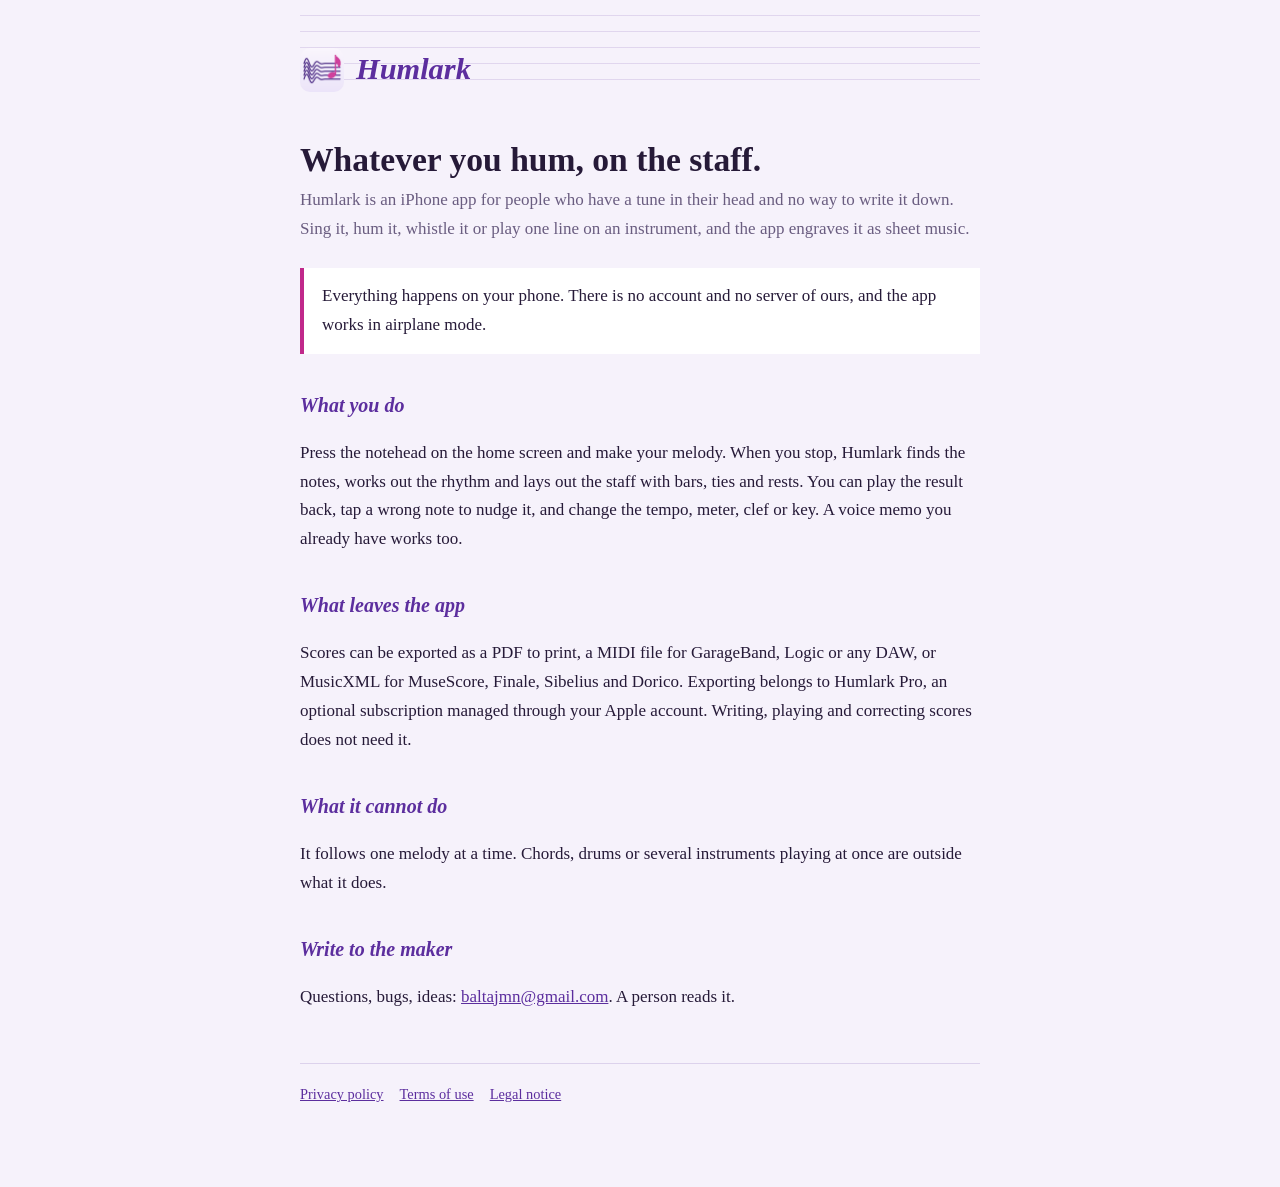
==== index.html @ 6ac5e617 "Web y privacidad de Humlark" ====
<!doctype html>
<html lang="en">
<head>
<meta charset="utf-8">
<meta name="viewport" content="width=device-width, initial-scale=1">
<title>Humlark: Hum to Sheet Music for iPhone</title>
<meta name="description" content="Humlark writes the melody you hum, sing or whistle as sheet music on your iPhone. Fix notes with a tap, transpose, export PDF, MIDI and MusicXML. No account, works offline.">
<link rel="canonical" href="https://humlark.baltajmn.dev/">
<link rel="icon" href="/hw/icon-64.png" type="image/png">
<link rel="apple-touch-icon" href="/hw/icon-180.png">
<link rel="stylesheet" href="/hw/site.css">
</head>
<body>
<header><a class="brand" href="/"><img src="/hw/icon-180.png" alt="">Humlark</a></header>
<main>
<h1>Whatever you hum, on the staff.</h1>
<p class="lede">Humlark is an iPhone app for people who have a tune in their head and no way to write it down. Sing it, hum it, whistle it or play one line on an instrument, and the app engraves it as sheet music.</p>

<div class="note"><p>Everything happens on your phone. There is no account and no server of ours, and the app works in airplane mode.</p></div>

<h2>What you do</h2>
<p>Press the notehead on the home screen and make your melody. When you stop, Humlark finds the notes, works out the rhythm and lays out the staff with bars, ties and rests. You can play the result back, tap a wrong note to nudge it, and change the tempo, meter, clef or key. A voice memo you already have works too.</p>

<h2>What leaves the app</h2>
<p>Scores can be exported as a PDF to print, a MIDI file for GarageBand, Logic or any DAW, or MusicXML for MuseScore, Finale, Sibelius and Dorico. Exporting belongs to Humlark Pro, an optional subscription managed through your Apple account. Writing, playing and correcting scores does not need it.</p>

<h2>What it cannot do</h2>
<p>It follows one melody at a time. Chords, drums or several instruments playing at once are outside what it does.</p>

<h2>Write to the maker</h2>
<p>Questions, bugs, ideas: <a href="mailto:baltajmn@gmail.com?subject=Humlark">baltajmn@gmail.com</a>. A person reads it.</p>

<footer><a href="/privacy/">Privacy policy</a><a href="https://www.apple.com/legal/internet-services/itunes/dev/stdeula/">Terms of use</a><a href="/legal.html">Legal notice</a></footer>
</main>
</body>
</html>
---- hw/site.css ----
:root { --bg: #F6F2FB; --card: #FFFFFF; --ink: #261A38; --muted: #6A5D80; --line: #DCD2EC; --accent: #5C2E9E; --orchid: #C0288A; }
@media (prefers-color-scheme: dark) {
  :root { --bg: #17101F; --card: #241A31; --ink: #F1EBFA; --muted: #B5A8CC; --line: #3A2B50; --accent: #BDA0FF; --orchid: #FF85D1; }
}
* { box-sizing: border-box; }
body { margin: 0; padding: 0 20px 80px; background: var(--bg); color: var(--ink);
  font: 17px/1.7 "New York", "Iowan Old Style", Georgia, "Times New Roman", serif; }
/* five faint staff lines behind the masthead */
header { max-width: 680px; margin: 0 auto; padding: 44px 0 20px;
  background: repeating-linear-gradient(to bottom, transparent 0 15px, color-mix(in srgb, var(--accent) 14%, transparent) 15px 16px) top / 100% 80px no-repeat; }
main { max-width: 680px; margin: 0 auto; }
.brand { display: inline-flex; align-items: center; gap: 12px; text-decoration: none; color: var(--accent);
  font-size: 1.9rem; font-style: italic; font-weight: 600; }
.brand img { width: 44px; height: 44px; border-radius: 10px; }
h1 { font-size: 2.1rem; font-weight: 600; line-height: 1.2; margin: 18px 0 6px; }
h2 { font-size: 1.25rem; font-style: italic; font-weight: 600; color: var(--accent); margin: 34px 0 6px; }
.lede { color: var(--muted); margin: 0 0 22px; }
.note { border-left: 4px solid var(--orchid); background: var(--card); padding: 14px 18px; margin: 24px 0; }
.note p { margin: 0; }
table { border-collapse: collapse; width: 100%; font-size: 0.95rem; }
th, td { text-align: left; padding: 9px 12px; border-bottom: 1px solid var(--line); vertical-align: top; }
th { color: var(--muted); font-weight: 600; width: 30%; }
a { color: var(--accent); }
footer { color: var(--muted); font-size: 0.9rem; margin-top: 52px; border-top: 1px solid var(--line); padding-top: 18px; }
footer a { margin-right: 16px; }
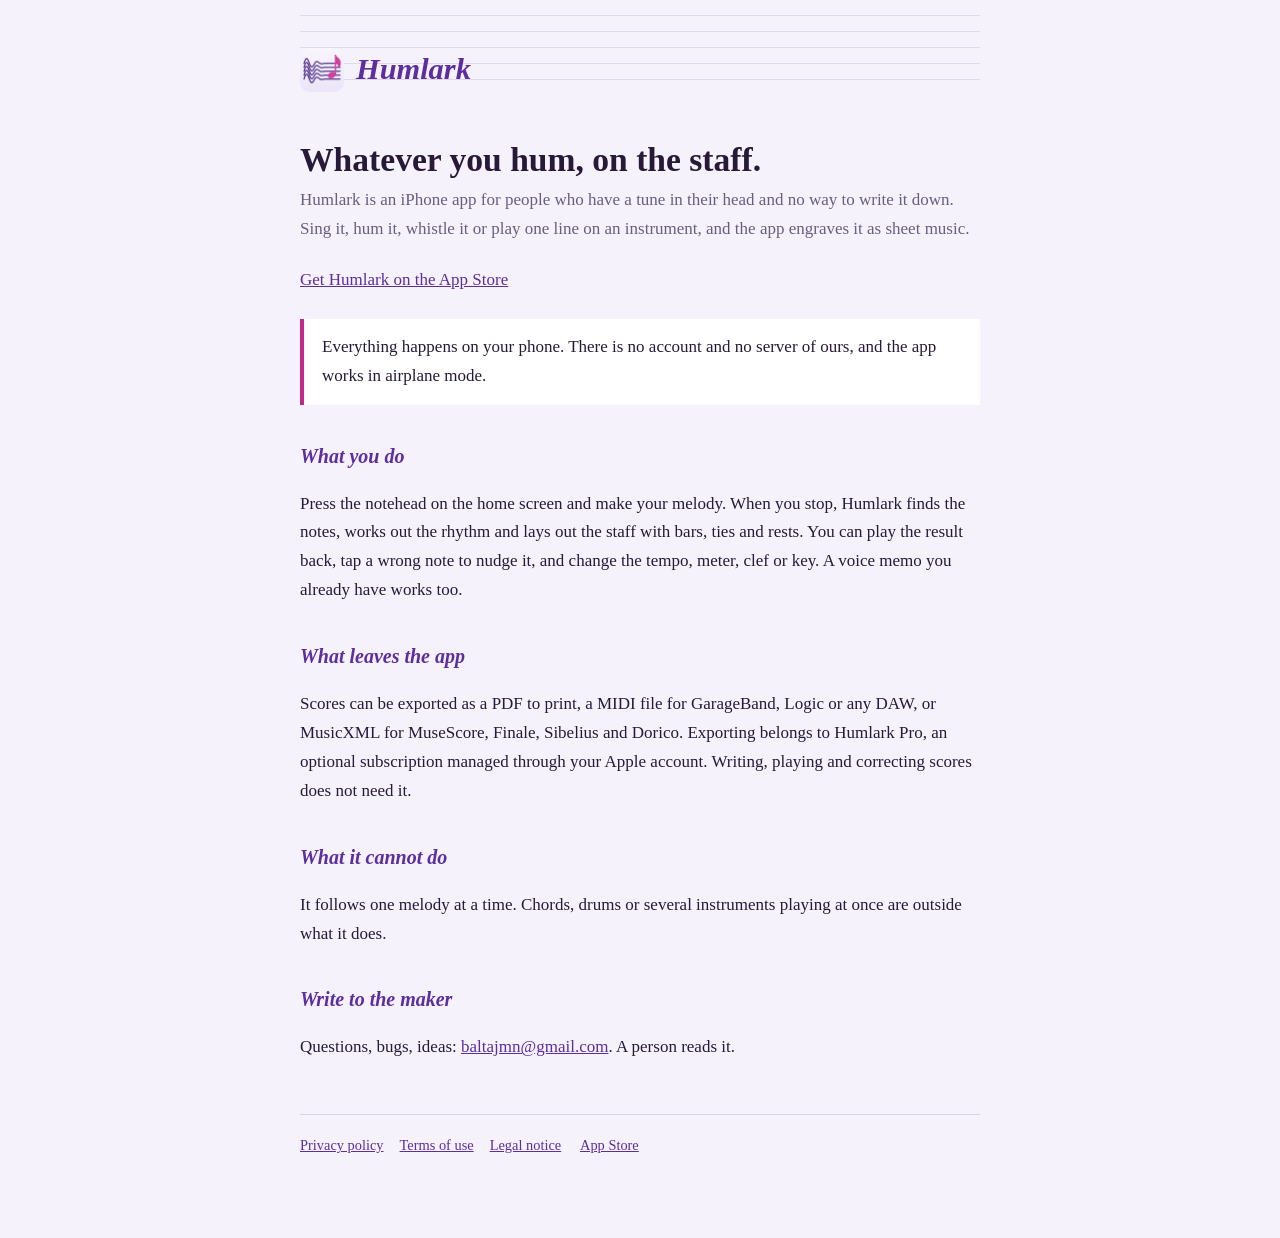
==== commit 833c4cad: "Home: App Store link with campaign, sitemap, robots and IndexNow key The page had no way to install " ====
--- a/index.html
+++ b/index.html
@@ -15,6 +15,7 @@
 <main>
 <h1>Whatever you hum, on the staff.</h1>
 <p class="lede">Humlark is an iPhone app for people who have a tune in their head and no way to write it down. Sing it, hum it, whistle it or play one line on an instrument, and the app engraves it as sheet music.</p>
+<p><a href="https://apps.apple.com/app/apple-store/id6833111608?pt=129564006&amp;ct=web-home&amp;mt=8">Get Humlark on the App Store</a></p>
 
 <div class="note"><p>Everything happens on your phone. There is no account and no server of ours, and the app works in airplane mode.</p></div>
 
@@ -30,7 +31,7 @@
 <h2>Write to the maker</h2>
 <p>Questions, bugs, ideas: <a href="mailto:baltajmn@gmail.com?subject=Humlark">baltajmn@gmail.com</a>. A person reads it.</p>
 
-<footer><a href="/privacy/">Privacy policy</a><a href="https://www.apple.com/legal/internet-services/itunes/dev/stdeula/">Terms of use</a><a href="/legal.html">Legal notice</a></footer>
+<footer><a href="/privacy/">Privacy policy</a><a href="https://www.apple.com/legal/internet-services/itunes/dev/stdeula/">Terms of use</a><a href="/legal.html">Legal notice</a> <a href="https://apps.apple.com/app/apple-store/id6833111608?pt=129564006&amp;ct=web-home&amp;mt=8">App Store</a></footer>
 </main>
 </body>
 </html>
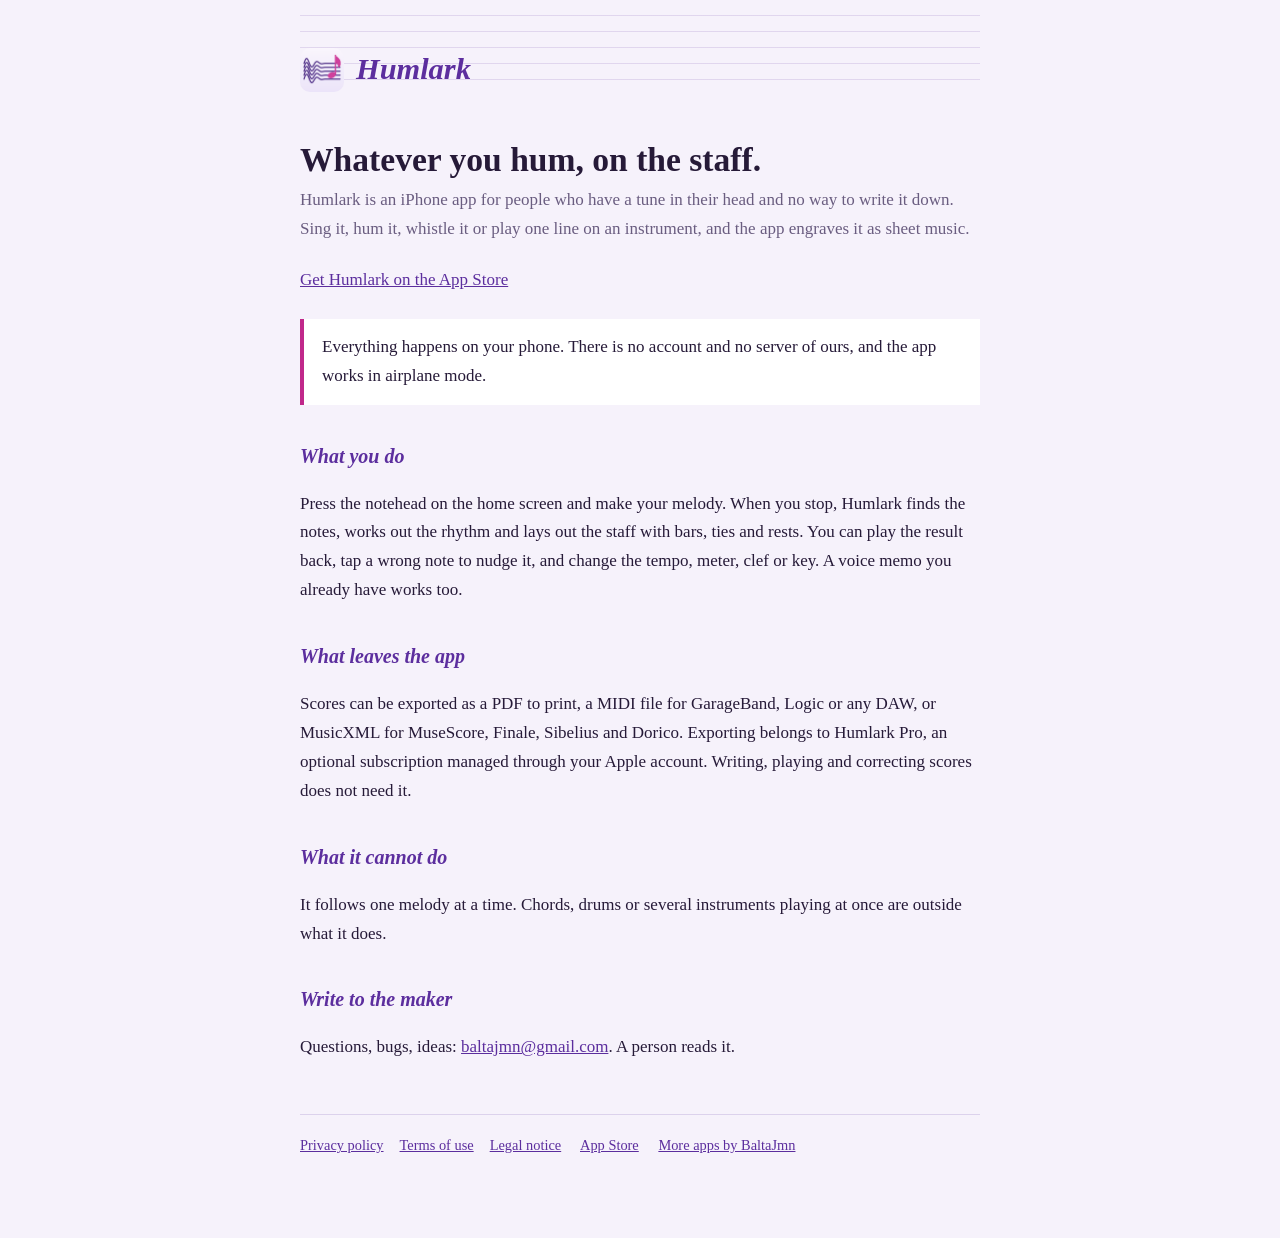
==== commit dba7ff02: "Footer link to all apps at baltajmn.dev Co-Authored-By: Claude Opus 5.5 <noreply@anthropic.com>" ====
--- a/index.html
+++ b/index.html
@@ -31,7 +31,7 @@
 <h2>Write to the maker</h2>
 <p>Questions, bugs, ideas: <a href="mailto:baltajmn@gmail.com?subject=Humlark">baltajmn@gmail.com</a>. A person reads it.</p>
 
-<footer><a href="/privacy/">Privacy policy</a><a href="https://www.apple.com/legal/internet-services/itunes/dev/stdeula/">Terms of use</a><a href="/legal.html">Legal notice</a> <a href="https://apps.apple.com/app/apple-store/id6833111608?pt=129564006&amp;ct=web-home&amp;mt=8">App Store</a></footer>
+<footer><a href="/privacy/">Privacy policy</a><a href="https://www.apple.com/legal/internet-services/itunes/dev/stdeula/">Terms of use</a><a href="/legal.html">Legal notice</a> <a href="https://apps.apple.com/app/apple-store/id6833111608?pt=129564006&amp;ct=web-home&amp;mt=8">App Store</a> <a href="https://baltajmn.dev/">More apps by BaltaJmn</a></footer>
 </main>
 </body>
 </html>
